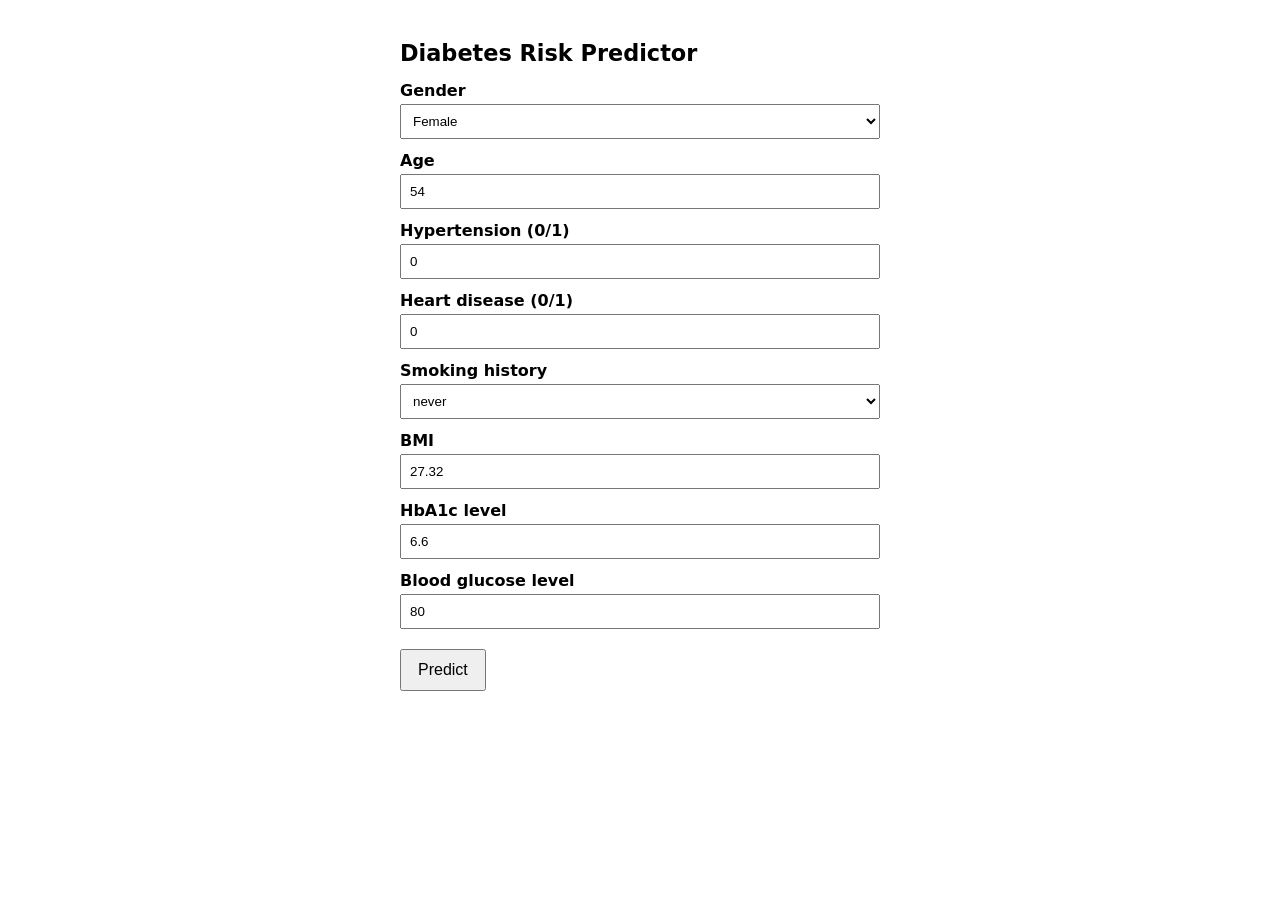
==== frontend/index.html @ 4c0942e2 "Initial commit: diabetes prediction API on AWS Lambda" ====
<!DOCTYPE html>
<html lang="en">
<head>
  <meta charset="UTF-8" />
  <title>Diabetes Predictor</title>
  <style>
    body { font-family: system-ui, sans-serif; max-width: 480px; margin: 40px auto; padding: 0 20px; }
    h1 { font-size: 1.4rem; }
    label { display: block; margin-top: 12px; font-weight: 600; }
    input, select { width: 100%; padding: 8px; margin-top: 4px; box-sizing: border-box; }
    button { margin-top: 20px; padding: 10px 16px; font-size: 1rem; cursor: pointer; }
    #result { margin-top: 20px; padding: 12px; border-radius: 6px; background: #f2f2f2; display: none; }
    .positive { background: #ffe0e0 !important; }
    .negative { background: #e0f5e0 !important; }
  </style>
</head>
<body>
  <h1>Diabetes Risk Predictor</h1>

  <label>Gender
    <select id="gender">
      <option>Female</option>
      <option>Male</option>
      <option>Other</option>
    </select>
  </label>

  <label>Age <input id="age" type="number" value="54" /></label>
  <label>Hypertension (0/1) <input id="hypertension" type="number" min="0" max="1" value="0" /></label>
  <label>Heart disease (0/1) <input id="heart_disease" type="number" min="0" max="1" value="0" /></label>

  <label>Smoking history
    <select id="smoking_history">
      <option>never</option>
      <option>current</option>
      <option>former</option>
      <option>ever</option>
      <option>not current</option>
      <option>No Info</option>
    </select>
  </label>

  <label>BMI <input id="bmi" type="number" step="0.01" value="27.32" /></label>
  <label>HbA1c level <input id="HbA1c_level" type="number" step="0.1" value="6.6" /></label>
  <label>Blood glucose level <input id="blood_glucose_level" type="number" value="80" /></label>

  <button onclick="predict()">Predict</button>

  <div id="result"></div>

  <script>
    const API_URL = "https://xa22mu3snncho7eo5rxrua6qvm0ckdwu.lambda-url.us-east-1.on.aws/predict";

    async function predict() {
      const payload = {
        gender: document.getElementById("gender").value,
        age: parseFloat(document.getElementById("age").value),
        hypertension: parseInt(document.getElementById("hypertension").value),
        heart_disease: parseInt(document.getElementById("heart_disease").value),
        smoking_history: document.getElementById("smoking_history").value,
        bmi: parseFloat(document.getElementById("bmi").value),
        HbA1c_level: parseFloat(document.getElementById("HbA1c_level").value),
        blood_glucose_level: parseFloat(document.getElementById("blood_glucose_level").value),
      };

      const box = document.getElementById("result");
      box.style.display = "block";
      box.className = "";
      box.textContent = "Calling model...";

      try {
        const res = await fetch(API_URL, {
          method: "POST",
          headers: { "Content-Type": "application/json" },
          body: JSON.stringify(payload),
        });

        if (!res.ok) throw new Error(`HTTP ${res.status}`);

        const data = await res.json();
        box.className = data.prediction === 1 ? "positive" : "negative";
        box.innerHTML = `<strong>Prediction:</strong> ${data.prediction === 1 ? "Diabetes risk detected" : "No diabetes risk"}<br/>
                         <strong>Probability:</strong> ${(data.probability * 100).toFixed(2)}%`;
      } catch (err) {
        box.className = "positive";
        box.textContent = "Error: " + err.message;
      }
    }
  </script>
</body>
</html>
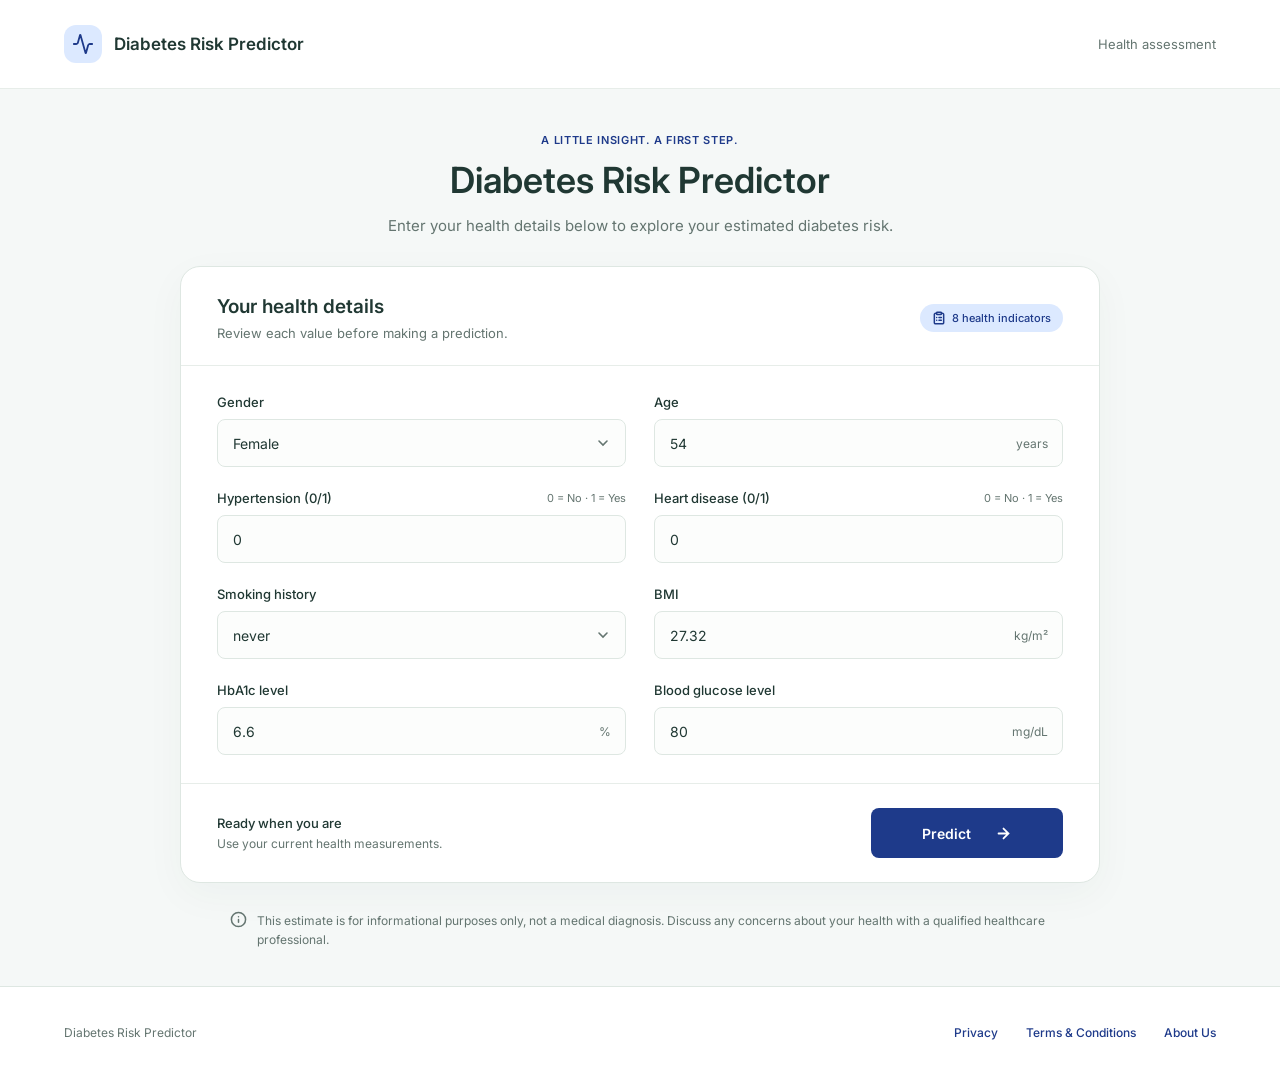
==== commit 64dd9441: "feat: rebuild landing page per Figma redesign (F1)" ====
--- a/frontend/index.html
+++ b/frontend/index.html
@@ -2,51 +2,173 @@
 <html lang="en">
 <head>
   <meta charset="UTF-8" />
-  <title>Diabetes Predictor</title>
-  <style>
-    body { font-family: system-ui, sans-serif; max-width: 480px; margin: 40px auto; padding: 0 20px; }
-    h1 { font-size: 1.4rem; }
-    label { display: block; margin-top: 12px; font-weight: 600; }
-    input, select { width: 100%; padding: 8px; margin-top: 4px; box-sizing: border-box; }
-    button { margin-top: 20px; padding: 10px 16px; font-size: 1rem; cursor: pointer; }
-    #result { margin-top: 20px; padding: 12px; border-radius: 6px; background: #f2f2f2; display: none; }
-    .positive { background: #ffe0e0 !important; }
-    .negative { background: #e0f5e0 !important; }
-  </style>
+  <meta name="viewport" content="width=device-width, initial-scale=1.0" />
+  <title>Diabetes Risk Predictor</title>
+  <link rel="preconnect" href="https://fonts.googleapis.com">
+  <link rel="preconnect" href="https://fonts.gstatic.com" crossorigin>
+  <link href="https://fonts.googleapis.com/css2?family=Inter:wght@400;500;600&display=swap" rel="stylesheet">
+  <link rel="stylesheet" href="assets/styles.css">
 </head>
 <body>
-  <h1>Diabetes Risk Predictor</h1>
-
-  <label>Gender
-    <select id="gender">
-      <option>Female</option>
-      <option>Male</option>
-      <option>Other</option>
-    </select>
-  </label>
-
-  <label>Age <input id="age" type="number" value="54" /></label>
-  <label>Hypertension (0/1) <input id="hypertension" type="number" min="0" max="1" value="0" /></label>
-  <label>Heart disease (0/1) <input id="heart_disease" type="number" min="0" max="1" value="0" /></label>
-
-  <label>Smoking history
-    <select id="smoking_history">
-      <option>never</option>
-      <option>current</option>
-      <option>former</option>
-      <option>ever</option>
-      <option>not current</option>
-      <option>No Info</option>
-    </select>
-  </label>
-
-  <label>BMI <input id="bmi" type="number" step="0.01" value="27.32" /></label>
-  <label>HbA1c level <input id="HbA1c_level" type="number" step="0.1" value="6.6" /></label>
-  <label>Blood glucose level <input id="blood_glucose_level" type="number" value="80" /></label>
-
-  <button onclick="predict()">Predict</button>
-
-  <div id="result"></div>
+
+  <header class="page-header">
+    <div class="page-shell">
+      <div class="brand">
+        <div class="brand__mark">
+          <img src="assets/activity.svg" alt="" width="22" height="22">
+        </div>
+        <p class="brand__name">Diabetes Risk Predictor</p>
+      </div>
+      <p class="page-header__label">Health assessment</p>
+    </div>
+  </header>
+
+  <main class="assessment">
+    <div class="intro">
+      <p class="intro__eyebrow">A LITTLE INSIGHT. A FIRST STEP.</p>
+      <h1 class="intro__title">Diabetes Risk Predictor</h1>
+      <p class="intro__subtitle">Enter your health details below to explore your estimated diabetes risk.</p>
+    </div>
+
+    <section class="form-card" aria-label="Health details form">
+      <div class="form-card__head">
+        <div class="form-card__heading">
+          <h2>Your health details</h2>
+          <p>Review each value before making a prediction.</p>
+        </div>
+        <span class="badge">
+          <img src="assets/clipboard-list.svg" alt="" width="14" height="14">
+          <span class="badge__text">8 health indicators</span>
+        </span>
+      </div>
+
+      <div class="form-card__grid">
+        <div class="field-pair">
+          <div class="field">
+            <div class="field__heading">
+              <label class="field__label" for="gender">Gender</label>
+            </div>
+            <div class="field__control">
+              <select id="gender" class="field__select">
+                <option>Female</option>
+                <option>Male</option>
+                <option>Other</option>
+              </select>
+              <img class="field__chevron" src="assets/chevron-down.svg" alt="" width="16" height="16">
+            </div>
+          </div>
+          <div class="field">
+            <div class="field__heading">
+              <label class="field__label" for="age">Age</label>
+            </div>
+            <div class="field__control field__control--suffix">
+              <input id="age" class="field__input" type="number" value="54" />
+              <span class="field__unit">years</span>
+            </div>
+          </div>
+        </div>
+
+        <div class="field-pair">
+          <div class="field">
+            <div class="field__heading">
+              <label class="field__label" for="hypertension">Hypertension (0/1)</label>
+              <span class="field__guide">0 = No · 1 = Yes</span>
+            </div>
+            <div class="field__control">
+              <input id="hypertension" class="field__input" type="number" min="0" max="1" value="0" />
+            </div>
+          </div>
+          <div class="field">
+            <div class="field__heading">
+              <label class="field__label" for="heart_disease">Heart disease (0/1)</label>
+              <span class="field__guide">0 = No · 1 = Yes</span>
+            </div>
+            <div class="field__control">
+              <input id="heart_disease" class="field__input" type="number" min="0" max="1" value="0" />
+            </div>
+          </div>
+        </div>
+
+        <div class="field-pair">
+          <div class="field">
+            <div class="field__heading">
+              <label class="field__label" for="smoking_history">Smoking history</label>
+            </div>
+            <div class="field__control">
+              <select id="smoking_history" class="field__select">
+                <option>never</option>
+                <option>current</option>
+                <option>former</option>
+                <option>ever</option>
+                <option>not current</option>
+                <option>No Info</option>
+              </select>
+              <img class="field__chevron" src="assets/chevron-down.svg" alt="" width="16" height="16">
+            </div>
+          </div>
+          <div class="field">
+            <div class="field__heading">
+              <label class="field__label" for="bmi">BMI</label>
+            </div>
+            <div class="field__control field__control--suffix">
+              <input id="bmi" class="field__input" type="number" step="0.01" value="27.32" />
+              <span class="field__unit">kg/m²</span>
+            </div>
+          </div>
+        </div>
+
+        <div class="field-pair">
+          <div class="field">
+            <div class="field__heading">
+              <label class="field__label" for="HbA1c_level">HbA1c level</label>
+            </div>
+            <div class="field__control field__control--suffix">
+              <input id="HbA1c_level" class="field__input" type="number" step="0.1" value="6.6" />
+              <span class="field__unit">%</span>
+            </div>
+          </div>
+          <div class="field">
+            <div class="field__heading">
+              <label class="field__label" for="blood_glucose_level">Blood glucose level</label>
+            </div>
+            <div class="field__control field__control--suffix">
+              <input id="blood_glucose_level" class="field__input" type="number" value="80" />
+              <span class="field__unit">mg/dL</span>
+            </div>
+          </div>
+        </div>
+      </div>
+
+      <div class="form-card__action">
+        <div>
+          <p class="form-card__action-title">Ready when you are</p>
+          <p class="form-card__action-sub">Use your current health measurements.</p>
+        </div>
+        <button class="predict-btn" onclick="predict()">
+          Predict
+          <img src="assets/arrow-right.svg" alt="" width="17" height="17">
+        </button>
+      </div>
+
+      <div id="result" role="status" aria-live="polite"></div>
+    </section>
+
+    <div class="disclaimer">
+      <img src="assets/info.svg" alt="" width="17" height="17">
+      <p>This estimate is for informational purposes only, not a medical diagnosis. Discuss any concerns about your health with a qualified healthcare professional.</p>
+    </div>
+  </main>
+
+  <footer class="page-footer">
+    <div class="page-shell">
+      <p class="footer-brand">Diabetes Risk Predictor</p>
+      <nav class="footer-links" aria-label="Footer navigation">
+        <a href="privacy.html">Privacy</a>
+        <a href="terms.html">Terms &amp; Conditions</a>
+        <a href="about.html">About Us</a>
+      </nav>
+    </div>
+  </footer>
 
   <script>
     const API_URL = "https://xa22mu3snncho7eo5rxrua6qvm0ckdwu.lambda-url.us-east-1.on.aws/predict";
--- a/frontend/assets/styles.css
+++ b/frontend/assets/styles.css
@@ -0,0 +1,427 @@
+/* ============================================================
+   F1 — Landing page redesign (Figma Nodes 3:29–3:137)
+   Tokens below are extracted from the Figma design context.
+   ============================================================ */
+
+:root {
+  --color-page-bg: #f5f8f7;
+  --color-surface: #ffffff;
+  --color-surface-input: #fcfdfc;
+  --color-tile: #dce9ff;
+  --color-accent: #1e3a8a;
+  --color-accent-hover: #16295f;
+  --color-text: #203833;
+  --color-text-muted: #647570;
+  --color-border: #dee7e2;
+  --color-divider: #e7ede9;
+  --radius-card: 20px;
+  --radius-control: 8px;
+  --shadow-card: 0 12px 40px 0 rgba(36, 78, 62, 0.04);
+  --width-content-max: 1440px;
+  --width-card: 920px;
+}
+
+* { box-sizing: border-box; }
+
+body {
+  margin: 0;
+  padding: 0;
+  font-family: 'Inter', system-ui, -apple-system, 'Segoe UI', sans-serif;
+  background-color: var(--color-page-bg);
+  color: var(--color-text);
+  -webkit-font-smoothing: antialiased;
+  min-height: 100vh;
+  display: flex;
+  flex-direction: column;
+}
+
+main { flex: 1 0 auto; }
+
+/* ---------- Shared page shell (AC10: content cap 1440px) ---------- */
+
+.page-shell {
+  max-width: var(--width-content-max);
+  margin: 0 auto;
+  padding: 0 64px;
+  width: 100%;
+}
+
+/* ---------- Header (AC1) ---------- */
+
+.page-header {
+  background-color: var(--color-surface);
+  border-bottom: 1px solid var(--color-divider);
+  flex-shrink: 0;
+}
+
+.page-header .page-shell {
+  height: 88px;
+  display: flex;
+  align-items: center;
+  justify-content: space-between;
+}
+
+.brand {
+  display: flex;
+  align-items: center;
+  gap: 12px;
+}
+
+.brand__mark {
+  width: 38px;
+  height: 38px;
+  border-radius: 12px;
+  background-color: var(--color-tile);
+  display: flex;
+  align-items: center;
+  justify-content: center;
+  overflow: hidden;
+}
+
+.brand__mark img { display: block; }
+
+.brand__name {
+  margin: 0;
+  font-size: 17px;
+  font-weight: 600;
+  color: var(--color-text);
+  white-space: nowrap;
+}
+
+.page-header__label {
+  margin: 0;
+  font-size: 13px;
+  font-weight: 400;
+  color: var(--color-text-muted);
+  white-space: nowrap;
+}
+
+/* ---------- Hero / introduction (AC2) ---------- */
+
+.assessment {
+  display: flex;
+  flex-direction: column;
+  align-items: center;
+  gap: 28px;
+  padding: 44px 24px 36px;
+  width: 100%;
+}
+
+.intro {
+  width: var(--width-card);
+  max-width: 100%;
+  display: flex;
+  flex-direction: column;
+  align-items: center;
+  gap: 12px;
+}
+
+.intro__eyebrow {
+  margin: 0;
+  font-size: 11px;
+  font-weight: 600;
+  letter-spacing: 0.06em;
+  color: var(--color-accent);
+  white-space: nowrap;
+}
+
+.intro__title {
+  margin: 0;
+  font-size: 36px;
+  font-weight: 600;
+  line-height: 1.2;
+  color: var(--color-text);
+  text-align: center;
+}
+
+.intro__subtitle {
+  margin: 0;
+  font-size: 15px;
+  font-weight: 400;
+  line-height: 1.6;
+  color: var(--color-text-muted);
+  text-align: center;
+}
+
+/* ---------- Form card (AC3) ---------- */
+
+.form-card {
+  width: var(--width-card);
+  max-width: 100%;
+  background-color: var(--color-surface);
+  border: 1px solid var(--color-border);
+  border-radius: var(--radius-card);
+  box-shadow: var(--shadow-card);
+  overflow: hidden;
+}
+
+.form-card__head {
+  display: flex;
+  align-items: center;
+  justify-content: space-between;
+  padding: 28px 36px 24px;
+  border-bottom: 1px solid var(--color-divider);
+}
+
+.form-card__heading h2 {
+  margin: 0 0 7px;
+  font-size: 19px;
+  font-weight: 600;
+  color: var(--color-text);
+}
+
+.form-card__heading p {
+  margin: 0;
+  font-size: 13px;
+  font-weight: 400;
+  color: var(--color-text-muted);
+  white-space: nowrap;
+}
+
+.badge {
+  display: inline-flex;
+  align-items: center;
+  gap: 6px;
+  padding: 7px 12px;
+  border-radius: 100px;
+  background-color: var(--color-tile);
+}
+
+.badge img { display: block; }
+
+.badge__text {
+  font-size: 11px;
+  font-weight: 500;
+  color: var(--color-accent);
+  white-space: nowrap;
+}
+
+/* ---------- Form fields (AC4, AC5) ---------- */
+
+.form-card__grid {
+  padding: 28px 36px;
+  display: flex;
+  flex-direction: column;
+  gap: 23px;
+}
+
+.field-pair {
+  display: grid;
+  grid-template-columns: 1fr 1fr;
+  gap: 28px;
+}
+
+.field {
+  display: flex;
+  flex-direction: column;
+  gap: 9px;
+  min-width: 0;
+}
+
+.field__heading {
+  display: flex;
+  align-items: center;
+  justify-content: space-between;
+}
+
+.field__label {
+  font-size: 13px;
+  font-weight: 500;
+  color: var(--color-text);
+}
+
+.field__guide {
+  font-size: 11px;
+  font-weight: 400;
+  color: var(--color-text-muted);
+}
+
+.field__control {
+  position: relative;
+  display: flex;
+  align-items: center;
+}
+
+.field__input,
+.field__select {
+  width: 100%;
+  height: 48px;
+  padding: 0 15px;
+  background-color: var(--color-surface-input);
+  border: 1px solid var(--color-border);
+  border-radius: var(--radius-control);
+  font-family: inherit;
+  font-size: 14px;
+  font-weight: 400;
+  color: var(--color-text);
+}
+
+.field__unit {
+  position: absolute;
+  right: 15px;
+  font-size: 12px;
+  color: var(--color-text-muted);
+  pointer-events: none;
+}
+
+.field__control--suffix .field__input { padding-right: 72px; }
+
+.field__select {
+  appearance: none;
+  -webkit-appearance: none;
+  padding-right: 39px;
+  cursor: pointer;
+}
+
+.field__chevron {
+  position: absolute;
+  right: 15px;
+  pointer-events: none;
+}
+
+/* ---------- Card footer row (AC6) ---------- */
+
+.form-card__action {
+  display: flex;
+  align-items: center;
+  justify-content: space-between;
+  padding: 24px 36px;
+  border-top: 1px solid var(--color-divider);
+}
+
+.form-card__action-title {
+  margin: 0 0 5px;
+  font-size: 13px;
+  font-weight: 500;
+  color: var(--color-text);
+}
+
+.form-card__action-sub {
+  margin: 0;
+  font-size: 12px;
+  font-weight: 400;
+  color: var(--color-text-muted);
+  white-space: nowrap;
+}
+
+.predict-btn {
+  display: flex;
+  align-items: center;
+  justify-content: center;
+  gap: 24px;
+  width: 192px;
+  height: 50px;
+  background-color: var(--color-accent);
+  color: #ffffff;
+  border: none;
+  border-radius: var(--radius-control);
+  font-family: inherit;
+  font-size: 14px;
+  font-weight: 600;
+  cursor: pointer;
+}
+
+.predict-btn img { display: block; }
+
+.predict-btn:hover { background-color: var(--color-accent-hover); }
+
+/* ---------- Result / error block (AC9: restyled, same content) ---------- */
+
+#result {
+  display: none;
+  margin: 0 36px 28px;
+  padding: 14px 16px;
+  background-color: var(--color-surface-input);
+  border: 1px solid var(--color-border);
+  border-radius: var(--radius-control);
+  font-size: 14px;
+  line-height: 1.6;
+  color: var(--color-text);
+}
+
+#result.positive {
+  background-color: #fdf2f2;
+  border-color: #eccccc;
+  color: #8a3037;
+}
+
+#result.negative {
+  background-color: #f0f7f1;
+  border-color: #cde3cd;
+  color: #2f6b38;
+}
+
+/* ---------- Disclaimer (AC7) ---------- */
+
+.disclaimer {
+  width: 820px;
+  max-width: 100%;
+  display: flex;
+  align-items: flex-start;
+  gap: 10px;
+}
+
+.disclaimer img { display: block; flex-shrink: 0; }
+
+.disclaimer p {
+  margin: 0;
+  font-size: 12px;
+  font-weight: 400;
+  line-height: 1.6;
+  color: var(--color-text-muted);
+}
+
+/* ---------- Page footer (AC8) ---------- */
+
+.page-footer {
+  background-color: var(--color-surface);
+  border-top: 1px solid var(--color-border);
+  flex-shrink: 0;
+}
+
+.page-footer .page-shell {
+  height: 92px;
+  display: flex;
+  align-items: center;
+  justify-content: space-between;
+}
+
+.footer-brand {
+  margin: 0;
+  font-size: 12px;
+  font-weight: 400;
+  color: var(--color-text-muted);
+  white-space: nowrap;
+}
+
+.footer-links {
+  display: flex;
+  align-items: center;
+  gap: 28px;
+}
+
+.footer-links a {
+  font-size: 12px;
+  font-weight: 500;
+  color: var(--color-accent);
+  text-decoration: none;
+  white-space: nowrap;
+}
+
+.footer-links a:hover { text-decoration: underline; }
+
+/* ---------- Responsive (AC1, AC4, AC8, AC10) ---------- */
+
+/* Tablet: form grid collapses to a single column */
+@media (max-width: 1023.98px) {
+  .field-pair { grid-template-columns: 1fr; }
+}
+
+/* Mobile: chrome padding drops to 24px, header label hides */
+@media (max-width: 767.98px) {
+  .page-shell { padding: 0 24px; }
+  .page-header__label { display: none; }
+  .footer-links { gap: 16px; }
+  .predict-btn { width: 100%; }
+  .disclaimer { padding: 0 8px; }
+}
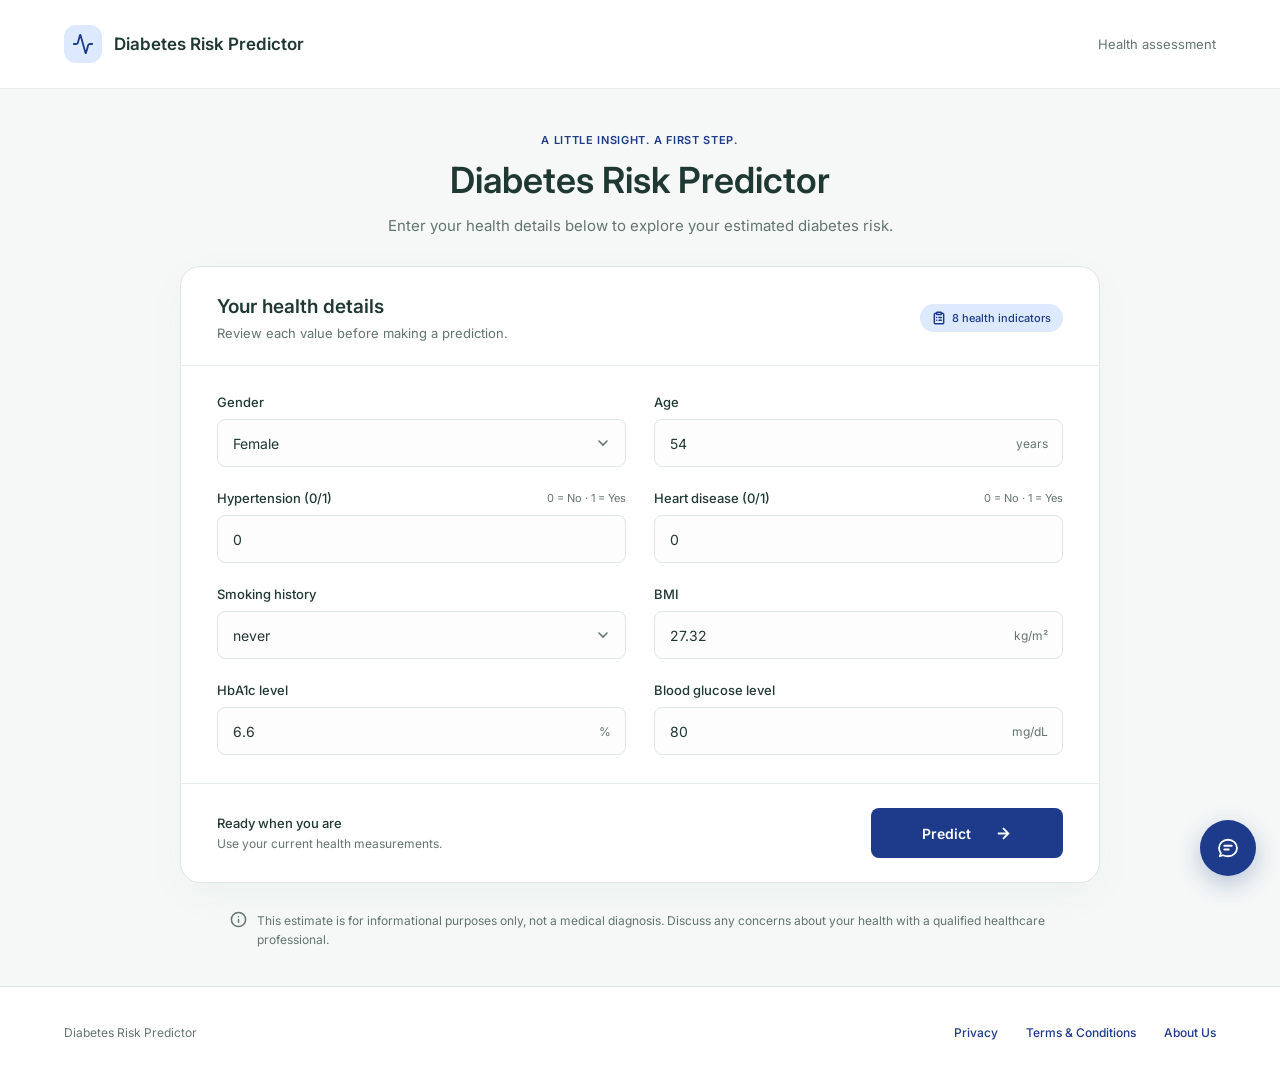
==== commit b89dd45e: "feat: add chatbot widget connecting frontend to F3 RAG backend (F4) SDD Step 8-10: build T1-T7 of sp" ====
--- a/frontend/index.html
+++ b/frontend/index.html
@@ -209,5 +209,7 @@
       }
     }
   </script>
+
+  <script src="chatbot/chat.js" defer></script>
 </body>
 </html>
--- a/frontend/assets/styles.css
+++ b/frontend/assets/styles.css
@@ -424,4 +424,363 @@
   .footer-links { gap: 16px; }
   .predict-btn { width: 100%; }
   .disclaimer { padding: 0 8px; }
-}+}
+
+/* ============================================================
+   F2 — Policy document pages (additive only; existing rules above
+   are untouched. Scoped to new class names so the landing page
+   is visually unaffected.)
+   ============================================================ */
+
+/* Brand doubles as a Home link on the policy/doc pages */
+.brand-link { text-decoration: none; }
+
+/* Document body: left-aligned prose, fixed measure */
+.doc-page {
+  width: 820px;                 /* same measure as .disclaimer */
+  max-width: 100%;
+  text-align: left;
+}
+
+.doc-eyebrow {
+  margin: 0 0 12px;
+  font-size: 11px;
+  font-weight: 600;
+  letter-spacing: 0.06em;
+  color: var(--color-accent);
+}
+
+.doc-page h1 {
+  margin: 0 0 14px;
+  font-size: 30px;
+  font-weight: 600;
+  line-height: 1.2;
+  color: var(--color-text);
+}
+
+.doc-page h2 {
+  margin: 26px 0 10px;
+  font-size: 17px;
+  font-weight: 600;
+  color: var(--color-text);
+}
+
+.doc-page p {
+  margin: 0 0 12px;
+  font-size: 14px;
+  line-height: 1.7;
+  color: var(--color-text-muted);
+}
+
+/* Visible placeholder-content notice (AC8) */
+.doc-page .doc-note {
+  margin: 0 0 8px;
+  padding: 14px 16px;
+  background-color: var(--color-surface-input);
+  border: 1px solid var(--color-border);
+  border-radius: var(--radius-control);
+  font-size: 13px;
+  line-height: 1.6;
+  color: var(--color-text-muted);
+}
+
+/* "Last updated" line and trailing paragraph */
+.doc-page .doc-updated {
+  margin: 24px 0 0;
+  font-size: 12px;
+}
+/* ============================================================
+   F4 — Chatbot widget (specs/04-chatbot-widget)
+   Appended-only section: no rule above is modified. Consumes the
+   F1 tokens already defined in :root.
+   ============================================================ */
+
+/* ---------- FAB (AC1: fixed bottom-right, never covers content flow) ---------- */
+
+.chatbot__fab {
+  position: fixed;
+  right: 24px;
+  bottom: 24px;
+  z-index: 60;
+  width: 56px;
+  height: 56px;
+  padding: 0;
+  border: none;
+  border-radius: 50%;
+  background-color: var(--color-accent);
+  box-shadow: 0 8px 24px 0 rgba(30, 58, 138, 0.28);
+  display: flex;
+  align-items: center;
+  justify-content: center;
+  cursor: pointer;
+  transition: background-color 0.2s ease, transform 0.2s ease;
+}
+
+.chatbot__fab:hover {
+  background-color: var(--color-accent-hover);
+  transform: scale(1.05);
+}
+
+.chatbot__fab:focus-visible {
+  outline: 2px solid var(--color-accent);
+  outline-offset: 3px;
+}
+
+/* ---------- Panel (AC1, AC12: card look from the F1 design system) ---------- */
+
+.chatbot__panel {
+  position: fixed;
+  right: 24px;
+  bottom: 24px;
+  z-index: 70;
+  width: 360px;
+  height: 480px;
+  max-width: calc(100vw - 32px);
+  max-height: calc(100vh - 48px);
+  display: flex;
+  flex-direction: column;
+  background-color: var(--color-surface);
+  border: 1px solid var(--color-border);
+  border-radius: var(--radius-card);
+  box-shadow: var(--shadow-card), 0 18px 48px 0 rgba(36, 78, 62, 0.18);
+  overflow: hidden;
+}
+
+/* ---------- Header ---------- */
+
+.chatbot__head {
+  display: flex;
+  align-items: center;
+  padding: 14px 16px;
+  border-bottom: 1px solid var(--color-divider);
+  background-color: var(--color-surface);
+  flex-shrink: 0;
+}
+
+.chatbot__head-title {
+  margin: 0;
+  font-size: 15px;
+  font-weight: 600;
+  color: var(--color-text);
+}
+
+.chatbot__head-hint {
+  margin: 0 0 0 10px;
+  font-size: 12px;
+  color: var(--color-text-muted);
+  flex: 1 1 auto;
+  overflow: hidden;
+  text-overflow: ellipsis;
+  white-space: nowrap;
+}
+
+.chatbot__close {
+  flex-shrink: 0;
+  width: 30px;
+  height: 30px;
+  padding: 0;
+  border: none;
+  border-radius: var(--radius-control);
+  background-color: transparent;
+  display: flex;
+  align-items: center;
+  justify-content: center;
+  cursor: pointer;
+}
+
+.chatbot__close:hover {
+  background-color: var(--color-divider);
+}
+
+.chatbot__close:focus-visible {
+  outline: 2px solid var(--color-accent);
+  outline-offset: 2px;
+}
+
+/* ---------- Messages area (own scroll context — page flow untouched, AC11) ---------- */
+
+.chatbot__messages {
+  flex: 1 1 auto;
+  overflow-y: auto;
+  padding: 16px;
+  display: flex;
+  flex-direction: column;
+  gap: 10px;
+  background-color: var(--color-page-bg);
+}
+
+.chatbot__bubble {
+  max-width: 85%;
+  padding: 10px 14px;
+  border-radius: 14px;
+  font-size: 14px;
+  line-height: 1.55;
+  overflow-wrap: break-word;
+  white-space: pre-wrap; /* keep line breaks in answers */
+}
+
+.chatbot__bubble--bot {
+  align-self: flex-start;
+  background-color: var(--color-surface);
+  border: 1px solid var(--color-divider);
+  color: var(--color-text);
+  border-bottom-left-radius: 4px;
+}
+
+.chatbot__bubble--user {
+  align-self: flex-end;
+  background-color: var(--color-accent);
+  color: #ffffff;
+  border-bottom-right-radius: 4px;
+}
+
+.chatbot__bubble--error {
+  align-self: flex-start;
+  background-color: var(--color-surface-input);
+  border: 1px solid var(--color-border);
+  color: var(--color-text-muted);
+  font-size: 13px;
+}
+
+.chatbot__bubble--thinking {
+  color: var(--color-text-muted);
+  font-style: italic;
+}
+
+/* ---------- Source chips (AC5) ---------- */
+
+.chatbot__sources {
+  display: flex;
+  flex-wrap: wrap;
+  align-items: center;
+  gap: 6px;
+  margin: 8px 0 0;
+}
+
+.chatbot__sources-label {
+  font-size: 11px;
+  color: var(--color-text-muted);
+}
+
+.chatbot__source-chip {
+  padding: 2px 8px;
+  border-radius: 999px;
+  background-color: var(--color-tile);
+  color: var(--color-accent);
+  font-size: 11px;
+  font-weight: 500;
+}
+
+/* ---------- Input row (AC3, AC12) ---------- */
+
+.chatbot__form {
+  display: flex;
+  align-items: center;
+  gap: 8px;
+  padding: 12px 16px;
+  border-top: 1px solid var(--color-divider);
+  background-color: var(--color-surface);
+  flex-shrink: 0;
+  flex-wrap: wrap;
+}
+
+.chatbot__input-label {
+  font-size: 12px;
+  color: var(--color-text-muted);
+  flex: 1 0 100%;
+  text-align: left;
+}
+
+.chatbot__input {
+  flex: 1 1 auto;
+  min-width: 0;
+  height: 40px;
+  padding: 0 12px;
+  border: 1px solid var(--color-border);
+  border-radius: var(--radius-control);
+  background-color: var(--color-surface-input);
+  font-family: inherit;
+  font-size: 14px;
+  color: var(--color-text);
+}
+
+.chatbot__input::placeholder {
+  color: var(--color-text-muted);
+}
+
+.chatbot__input:focus-visible {
+  outline: 2px solid var(--color-accent);
+  outline-offset: 1px;
+}
+
+.chatbot__input:disabled {
+  opacity: 0.6;
+}
+
+.chatbot__send {
+  flex-shrink: 0;
+  width: 40px;
+  height: 40px;
+  padding: 0;
+  border: none;
+  border-radius: var(--radius-control);
+  background-color: var(--color-accent);
+  display: flex;
+  align-items: center;
+  justify-content: center;
+  cursor: pointer;
+  transition: background-color 0.2s ease;
+}
+
+.chatbot__send:hover {
+  background-color: var(--color-accent-hover);
+}
+
+.chatbot__send:focus-visible {
+  outline: 2px solid var(--color-accent-hover);
+  outline-offset: 2px;
+}
+
+.chatbot__send:disabled {
+  opacity: 0.6;
+  cursor: default;
+}
+
+/* ---------- Inline warning hint (AC8, AC9) ---------- */
+
+.chatbot__hint {
+  flex: 1 0 100%;
+  margin: 2px 0 0;
+  font-size: 12px;
+  color: var(--color-accent);
+  text-align: left;
+}
+
+/* ---------- Small viewports (AC11) ---------- */
+
+@media (max-width: 480px) {
+  .chatbot__fab,
+  .chatbot__panel {
+    right: 16px;
+    bottom: 16px;
+  }
+
+  .chatbot__panel {
+    width: calc(100vw - 32px);
+    height: 420px;
+    max-height: calc(100vh - 32px);
+  }
+}
+
+/* ---------- Reduced motion ---------- */
+
+@media (prefers-reduced-motion: reduce) {
+  .chatbot__fab,
+  .chatbot__send {
+    transition: none;
+  }
+
+  .chatbot__fab:hover {
+    transform: none;
+  }
+}
